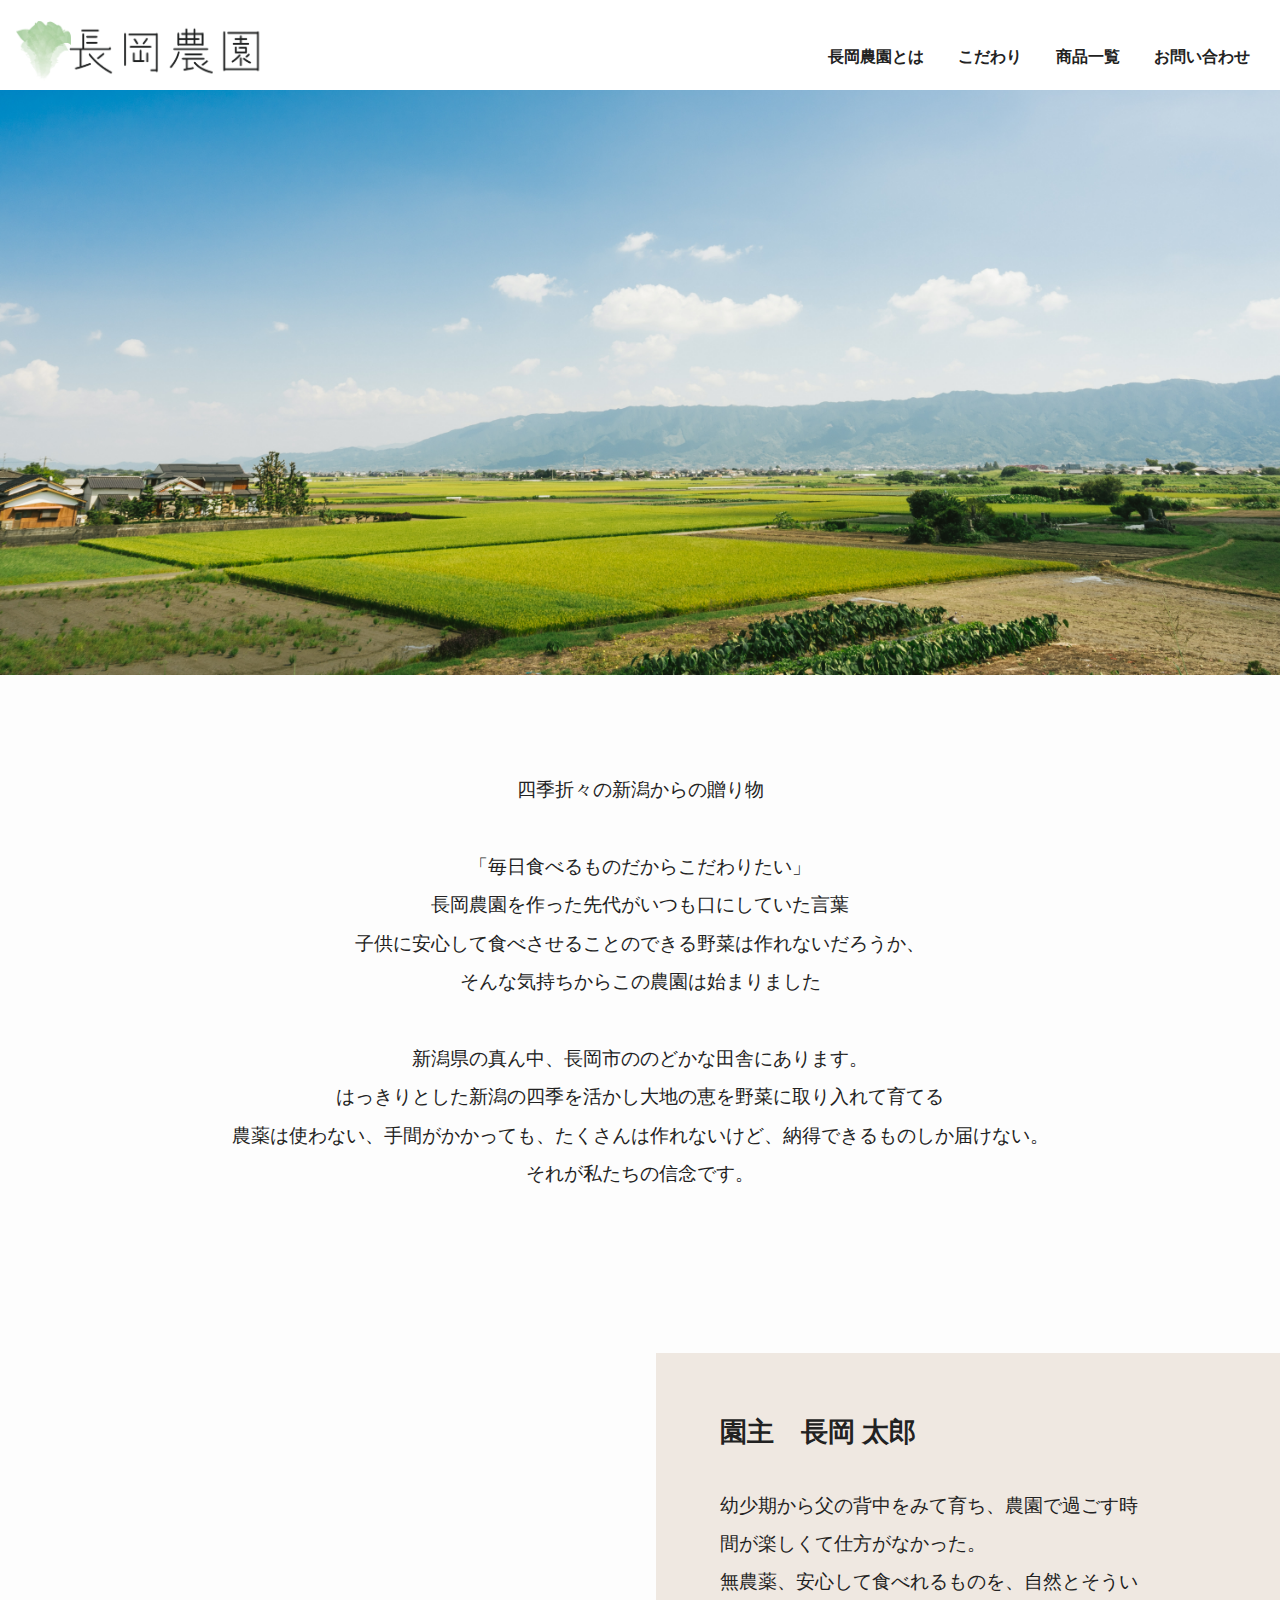
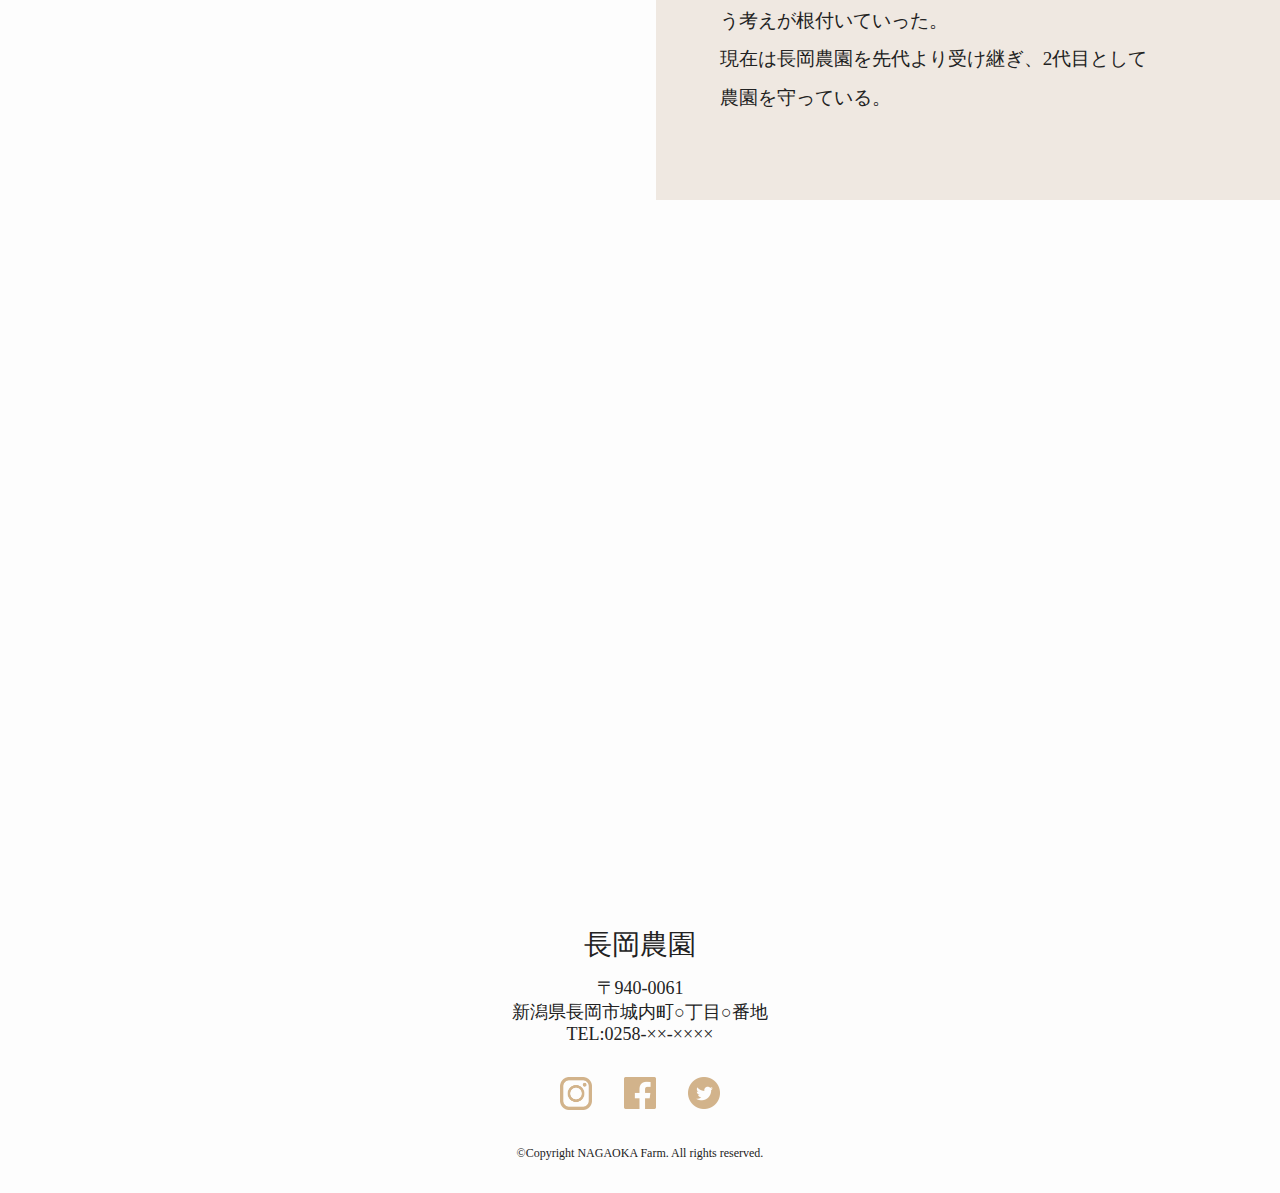
==== about.html @ 8dd305fb "first commit" ====
<!doctype html>
<html>

<head>
    <meta charset="UTF-8">
    <meta name="viewport" content="width=device-width, initial-scale=1">
    <title>長岡農園とは｜長岡農園　有機野菜・こだわり卵の販売</title>
    <link rel="stylesheet" href="css/style.css">
    <link rel="stylesheet" href="css/about.css">
    <script src="https://ajax.googleapis.com/ajax/libs/jquery/3.6.1/jquery.min.js"></script>
</head>

<body>
    <div class="wrapper">
        <header id="header">
            <div class="header_inner">
                <div class="logo">
                    <h1 class="logo_inner"><a href="index.html"><img src="images/logo.png" alt="長岡農園" width="250"
                                height="60"></a></h1>
                </div>
                <nav class="nav">
                    <ul class="nav_list">
                        <li class="nav_item"><a href="about.html">長岡農園とは</a></li>
                        <li class="nav_item"><a href="concept.html">こだわり</a></li>
                        <li class="nav_item"><a href="products.html">商品一覧</a></li>
                        <li class="nav_item"><a href="contact.html">お問い合わせ</a></li>
                    </ul>
                </nav>
            </div>
            <div class="hamburger" id="js-hamburger">
                <span class="hamburger_border hamburger_border_top"></span>
                <span class="hamburger_border hamburger_border_center"></span>
                <span class="hamburger_border hamburger_border_bottom"></span>
            </div>
            <div class="black_bg" id="js-black-bg"></div>
        </header>
        <main>
            <section id="about-top" class="zoom"><img src="images/about-top.jpg" alt=""></section>
            <section id="about-text">
                <p class="a-text1">四季折々の新潟からの贈り物</p>
                <p class="a-text2">「毎日食べるものだからこだわりたい」<br>
                    長岡農園を作った先代がいつも口にしていた言葉<br>
                    子供に安心して食べさせることのできる野菜は作れないだろうか、<br>
                    そんな気持ちからこの農園は始まりました</p>
                <p class="a-text3">新潟県の真ん中、長岡市ののどかな田舎にあります。<br>
                    はっきりとした新潟の四季を活かし大地の恵を野菜に取り入れて育てる<br>
                    農薬は使わない、手間がかかっても、たくさんは作れないけど、納得できるものしか届けない。<br>
                    それが私たちの信念です。
                </p>
            </section>
            <section id="introduction">
                <div class="img-wrap owner-img"><img src="images/owner.jpg" alt=""></div>
                <div class="owner-text">
                    <p class="o-text1"><b>園主　長岡 太郎</b></p>
                    <p class="o-text2">幼少期から父の背中をみて育ち、農園で過ごす時間が楽しくて仕方がなかった。
                        <br>無農薬、安心して食べれるものを、自然とそういう考えが根付いていった。
                        <br>現在は長岡農園を先代より受け継ぎ、2代目として農園を守っている。
                    </p>
                </div>
            </section>
        </main>
        <footer id="footer">
            <div class="google-maps">
                <iframe
                    src="https://www.google.com/maps/embed?pb=!1m18!1m12!1m3!1d1583.7877966996612!2d138.85126705814525!3d37.447129594955136!2m3!1f0!2f0!3f0!3m2!1i1024!2i768!4f50!3m3!1m2!1s0x5ff5a8525d4d461f%3A0xf9e70a8d1d9268b6!2z6ZW35bKh6aeF!5e0!3m2!1sja!2sjp!4v1668582790616!5m2!1sja!2sjp"
                    width="1920" height="300" style="border:0;" allowfullscreen="" loading="lazy"
                    referrerpolicy="no-referrer-when-downgrade"></iframe>
            </div>
            <div class="address">
                <div class="footer_logo">長岡農園</div>
                <div class="footer_address">〒940-0061<br>
                    新潟県長岡市城内町○丁目○番地<br>
                    TEL:0258-××-××××</div>
            </div>
            <div class="sns">
                <div class="icon1"><a href="https://www.instagram.com" target="_blank"><img
                            src="images/instagram-icon.png" alt="instagram" width="32"></a></div>
                <div class="icon2"><a href="https://ja-jp.facebook.com" target="_blank"><img
                            src="images/facebook-icon.png" alt="facebook" width="32"></a></div>
                <div class="icon3"><a href="https://twitter.com" target="_blank"><img src="images/twitter-icon.png"
                            alt="twitter" width="32"></a></div>
            </div>
            <p class="cr">&copy;Copyright NAGAOKA Farm. All rights reserved.</p>
        </footer>
        <div class="button"><a href="https://thebase.in" target="_blank" class="btn"><img src="images/buy-btn-v.png"
                    class="buy_btn_v"></a>
        </div>
        <script src="js/script.js"></script>
    </div>
</body>

</html>
---- css/style.css ----
@charset "utf-8";

/*====共通のcss====*/
html {
    color: rgb(34, 34, 34);
    font-family: 游明朝, "Yu Mincho", 游明朝体, YuMincho, "ヒラギノ明朝 Pro W3", "Hiragino Mincho Pro", HiraMinProN-W3, "Roboto Slab", Garamond, "Times New Roman", HGS明朝E, "ＭＳ Ｐ明朝", "MS PMincho", serif;
}

html * {
    box-sizing: border-box;
}

body {
    margin: 0;
    background-color: rgb(253, 253, 253);
}

.wrapper {
    margin: 0 auto;
    max-width: auto;
}

a:link {
    color: rgb(34, 34, 34);
}

a:visited {
    color: rgb(34, 34, 34);
}

a:hover {
    opacity: 0.6;    
}

a:active {
    color: rgb(34, 34, 34);
}

a {
    text-decoration: none;
}

img {
    max-width: 100%;
    height: auto;
}
/*====共通のcssここまで====*/

/*====ヘッダー====*/
body {
    padding-top: 90px;
    /*ヘッダーの後ろに要素が隠れないようにするため*/
}

#header {
    position: fixed;
    left: 0;
    top: 0;
    width: 100%;
    height: 90px;
    background: rgb(255, 255, 255);
    z-index: 2;
}

.header_inner {
    position: relative;
    padding: 15px;
}

.logo {
    position: absolute;
    top: 0;
    left: 0;
    padding: 0px 15px;
}

.logo_inner {
    font-size: 2rem;
    font-weight: 600;
}

@media (min-width: 768px) {   
    .logo {
        padding: 0px 16px;
    }

    .nav_list {
        text-align: right;
        padding: 16px 0 2px 0;
    }

    .nav_list li {
        display: inline-block;
        text-align: right;
        padding: 0 15px;        
        font-size: 16px;
    }

    .nav_list li a {        
        font-weight: 600;
    }
}

/*スマホはハンバーガーメニュー*/
@media (max-width: 767px) {
    .nav {
        position: fixed;
        right: -320px;
        /*右から出てくる*/
        top: 0;
        width: 300px;        
        height: 100vh;
        padding-top: 90px;
        background-color: rgb(253, 253, 253);
        transition: all .6s;
        z-index: 200;
        overflow-y: auto;
        /*メニューが多くなったらスクロールできるように*/
    }

    .hamburger {
        position: absolute;
        right: 15px;
        top: 25px;        
        width: 40px;        
        height: 40px;       
        cursor: pointer;
        z-index: 300;
    }

    .nav_list {
        margin: 0;
        padding: 0;
        list-style: none;
    }

    .nav_item {
        text-align: center;
        padding: 0 14px;
    }

    .nav_item a {
        display: block;
        padding: 8px 0;
        border-bottom: 1px solid #eee;
        text-decoration: none;        
    }

    .nav_item a:active {
        background-color: #eee;
    }

    .hamburger_border {
        position: absolute;
        left: 11px;
        width: 18px;
        height: 2px;
        background-color: #333;
        transition: all .6s;
    }

    .hamburger_border_top {
        top: 14px;
    }

    .hamburger_border_center {
        top: 20px;
    }

    .hamburger_border_bottom {
        top: 26px;
    }

    .black_bg {
        position: fixed;
        left: 0;
        top: 0;
        width: 100vw;
        height: 100vh;
        z-index: 100;
        background-color: #333;
        opacity: 0;
        visibility: hidden;
        transition: all .6s;
        cursor: pointer;
    }

    /* 表示された時用のCSS */
    .nav-open .nav {
        right: 0;
    }

    .nav-open .black_bg {
        opacity: .8;
        visibility: visible;
    }

    .nav-open .hamburger_border_top {
        transform: rotate(45deg);
        top: 20px;
    }

    .nav-open .hamburger_border_center {
        width: 0;
        left: 50%;
    }

    .nav-open .hamburger_border_bottom {
        transform: rotate(-45deg);
        top: 20px;
    }
}
/*====ヘッダーここまで====*/

/*====フッター====*/
/*googlemap横幅ぴったりに*/
.google-maps {
    position: relative;
    padding-bottom: 40%;    
    height: 0;
    overflow: hidden;
}

.google-maps iframe {
    position: absolute;
    top: 0;
    left: 0;
    width: 100% !important;
    height: 100% !important;
}
/*googlemap横幅ぴったりにここまで*/

#footer {    
    padding: 0px 0px 20px 0px;
    font-size: 12px;
}

.address {
    text-align: center;
}

.footer_logo {
    font-size: 28px;
    margin: 28px 0 12px 0;    
}

.footer_address {
    font-size: 18px;
}

.sns {
    display: flex;
    align-items: center;
    justify-content: center;
    margin: 32px 0;    
}

.icon1 {
    margin-right: 32px;
}

.icon2 {
    margin-right: 32px;
}

.cr {
    text-align: center;
}
/*====フッターここまで====*/


/*====index.html====*/

/*====キービジュアルのスライダー====*/
/*画像の表示エリア*/
#slide {
    position: relative;
    overflow: hidden;    
    width: auto;
    height: calc(100vh - 90px);
    margin: auto;    
}

/*画像の設定*/
#slide img {
    display: block;
    position: absolute;    
    width: inherit;
    height: inherit;
    opacity: 0;
    animation: slideAnime 7.5s ease infinite;
}

.slidemain {
    min-width: 100%;
    min-height: 100%;
    object-fit: cover;
}

/*スライドのアニメーションを段差で開始する*/
#slide img:nth-of-type(1) {
    animation-delay: 0s
}

#slide img:nth-of-type(2) {
    animation-delay: 2.5s
}

#slide img:nth-of-type(3) {
    animation-delay: 5s
}

/*スライドのアニメーション*/
@keyframes slideAnime {
    0% {
        opacity: 0
    }

    16% {
        opacity: 1
    }

    33% {
        opacity: 1
    }

    49% {
        opacity: 0
    }

    100% {
        opacity: 0
    }
}
/*====キービジュアルのスライダーここまで====*/

/*====画像が画面内に入ると、アニメーション開始====*/
/* 1 枚目と 2 枚目の共通 */
.img-wrap {
    opacity: 0;
}

.img-animation {    
    animation: img-opacity 1.5s cubic-bezier(.4, 0, .2, 1) forwards;
    overflow: hidden;
    position: relative;
}

.img-animation:before {
    animation: 1.5s cubic-bezier(.4, 0, .2, 1) forwards;
    background: rgb(253, 253, 253);
    bottom: 0;
    content: '';
    left: 0;
    pointer-events: none;
    position: absolute;
    right: 0;
    top: 0;
    z-index: 1;
}

@keyframes img-opacity {
    100% {
        opacity: 1;
    }
}

/* 1 枚目の画像 */
/* 右から左へアニメーション */
.img-animation.top:before {
    animation-name: img-animation-right-to-left;
}

@keyframes img-animation-right-to-left {
    100% {
        transform: translateX(-100%);
    }
}

/* 2 枚目の画像 */
/* 左から右へアニメーション */
.img-animation.bottom:before {
    animation-name: img-animation-left-to-right;
}

@keyframes img-animation-left-to-right {
    100% {
        transform: translateX(100%);
    }
}
/*====画像が画面内に入ると、アニメーション開始ここまで====*/


/*====右下の購入ボタン====*/
.button {
    position: fixed;
    right: 0;
    bottom: 50px;    
    transition: .3s;
    opacity: 0;
    /*デフォルトで非表示にする*/    
    visibility: hidden;
}

/*このクラスが付与されると表示する*/
.active {
    opacity: 1;
    visibility: visible;
}

.btn{
    opacity: 0.87;
}

.btn:hover {
    opacity: 1;
}

/*フッターの手前でとめる*/
.absolute {
    position: absolute;
    top: -70px;
    bottom: auto;
}

.buy_btn_v {
    width: 62px;
}

@media (max-width: 767px) {
    .buy_btn_v {
        width: 48px;
    }
}
/*====右下の購入ボタンここまで====*/


/*====レイアウト====*/
/*section id="about"のレイアウト*/
#about {
    display: flex;
    flex-direction: row-reverse;
    margin: 7% 0 10% 0;    
}

.img-wrap.top {    
    line-height: 0;
    width: 50%;       
}

.about_text {    
    margin: 5% 3% -5% 0;   
    padding: 2% 5% 5% 10%;
    width: 50%;
    background-color: #ebddf1;    
}

@media (max-width: 767px) {
    #about {
        display: block;
        margin: 12% 0 12% 0;
    }

    .img-wrap.top {
        margin: 0 0 0 7%;
        width: auto;
    }

    .about_text {
        margin: 7% 7% 0 0;   
        padding: 2% 7% 5% 10%;        
        width: auto;        
    }
}

/*section id="concept"のレイアウト*/
#concept {
    display: flex;    
    margin-bottom: 12%;
}

.img-wrap.bottom {    
    line-height: 0;
    width: 50%;
}

.concept_text {    
    margin: 5% 0 -5% 3%;   
    padding: 2% 10% 5% 5%;
    width: 50%;
    background-color: #dff5d7;    
}

@media (max-width: 767px) {
    #concept {
        display: block;
        margin-bottom: 20%;
    }

    .img-wrap.bottom {
        margin: 0 7% 0 0;
        width: auto;
    }

    .concept_text {
        margin: 7% 0 0 7%;   
        padding: 2% 11% 5% 8%;        
        width: auto; 
    }
}

/*section id="pickup"のレイアウト*/
#pickup {
    background-color: #efe8e1;
    margin: 0 72px 150px 72px;    
}

.recommend {
    margin: 0;    
    padding: 55px 0 45px;  
    font-size: 32px;       
    text-align: center;
}

.products {
    display: flex;
}

.products-a {
    display: flex;
}

.products-b {
    display: flex;
}

.products1 {
    margin-left: 40px;
    margin-right: 10px;
}

.products2 {
    margin-left: 10px;
    margin-right: 10px;
}

.products3 {
    margin-left: 10px;
    margin-right: 10px;
}

.products4 {
    margin-left: 10px;
    margin-right: 40px;
}

.big {
    font-size: 30px;
}

.small {
    line-height: 3;
}

.allproducts-btn {
    text-align: center;
    margin: 0;    
    padding: 30px 0 45px 0;
}

@media (max-width: 767px) {
    #pickup {
        margin: 0 52px 100px 52px;        
    }
    
    .products {
        display: block;
    }

    .products-b {
        margin-top: 20px;
    }  

    .products1 {
        margin-left: 20px;
        min-width: 0px;
    }

    .products2 {
        margin-right: 20px;
        min-width: 0px;
    }

    .products3 {
        margin-left: 20px;
        min-width: 0px;
    }

    .products4 {
        margin-right: 20px;
        min-width: 0px;
    }  
}
/*====レイアウトここまで====*/

/*====index.htmlここまで====*/
---- css/about.css ----
@charset "utf-8";

/*====about.html====*/
/*キービジュアル*/
#about-top {
    line-height: 0;
    width: 100%;
    height: 65vh;
    overflow: hidden
}

.zoom img {
    width: 100%;
    height: 65vh;
    object-fit: cover;
    object-position: bottom;
    animation: animationZoom1 8s ease-in-out forwards;
}

@keyframes animationZoom1 {
    0% {
        transform: scale(1.4)
    }

    100% {
        transform: scale(1)
    }
}

@media (max-width: 767px) {
    #about-top {
        height: 40vh;
    }

    .zoom img {
        height: 40vh;
    }
}

/*section id="about-text"のレイアウト*/
#about-text {
    text-align: center;
    font-size: 1.2em;
    margin: 5em 72px;
}

#about-text p {
    line-height: 2.0;
}

.a-text1 {
    margin-bottom: 2em;
}

.a-text2 {
    margin-bottom: 2em;
}

@media (max-width: 767px) {
    #about-text {
        font-size: 1em;
        margin: 5em 52px;
    }
}

/*section id="introduction"のレイアウト*/
#introduction {
    display: flex;
    margin-bottom: 250px;
}

.owner-img {
    width: 50%;
    line-height: 0;
}

.owner-text {
    background-color: #efe8e1;
    width: 50%;
    margin: 5% 0 -5% 3%;
    padding: 2% 10% 5% 5%;
    font-size: 1.2em;
}

.owner-text p {
    line-height: 2;
}

.o-text1 {
    font-size: 1.4em;
}

.img-animation.owner-img:before {
    animation-name: img-animation-left-to-right;
}

@keyframes img-animation-left-to-right {
    100% {
        transform: translateX(100%);
    }
}

@media (max-width: 767px) {
    #introduction {
        display: block;
        margin-bottom: 100px;
    }

    .owner-img {
        margin: 0 7% 0 0;
        width: auto;
    }

    .owner-text {
        margin: 7% 0 0 7%;
        padding: 2% 11% 5% 8%;
        width: auto;
        font-size: 1em;
    }

    .o-text1 {
        font-size: 1.2em;
    }
}
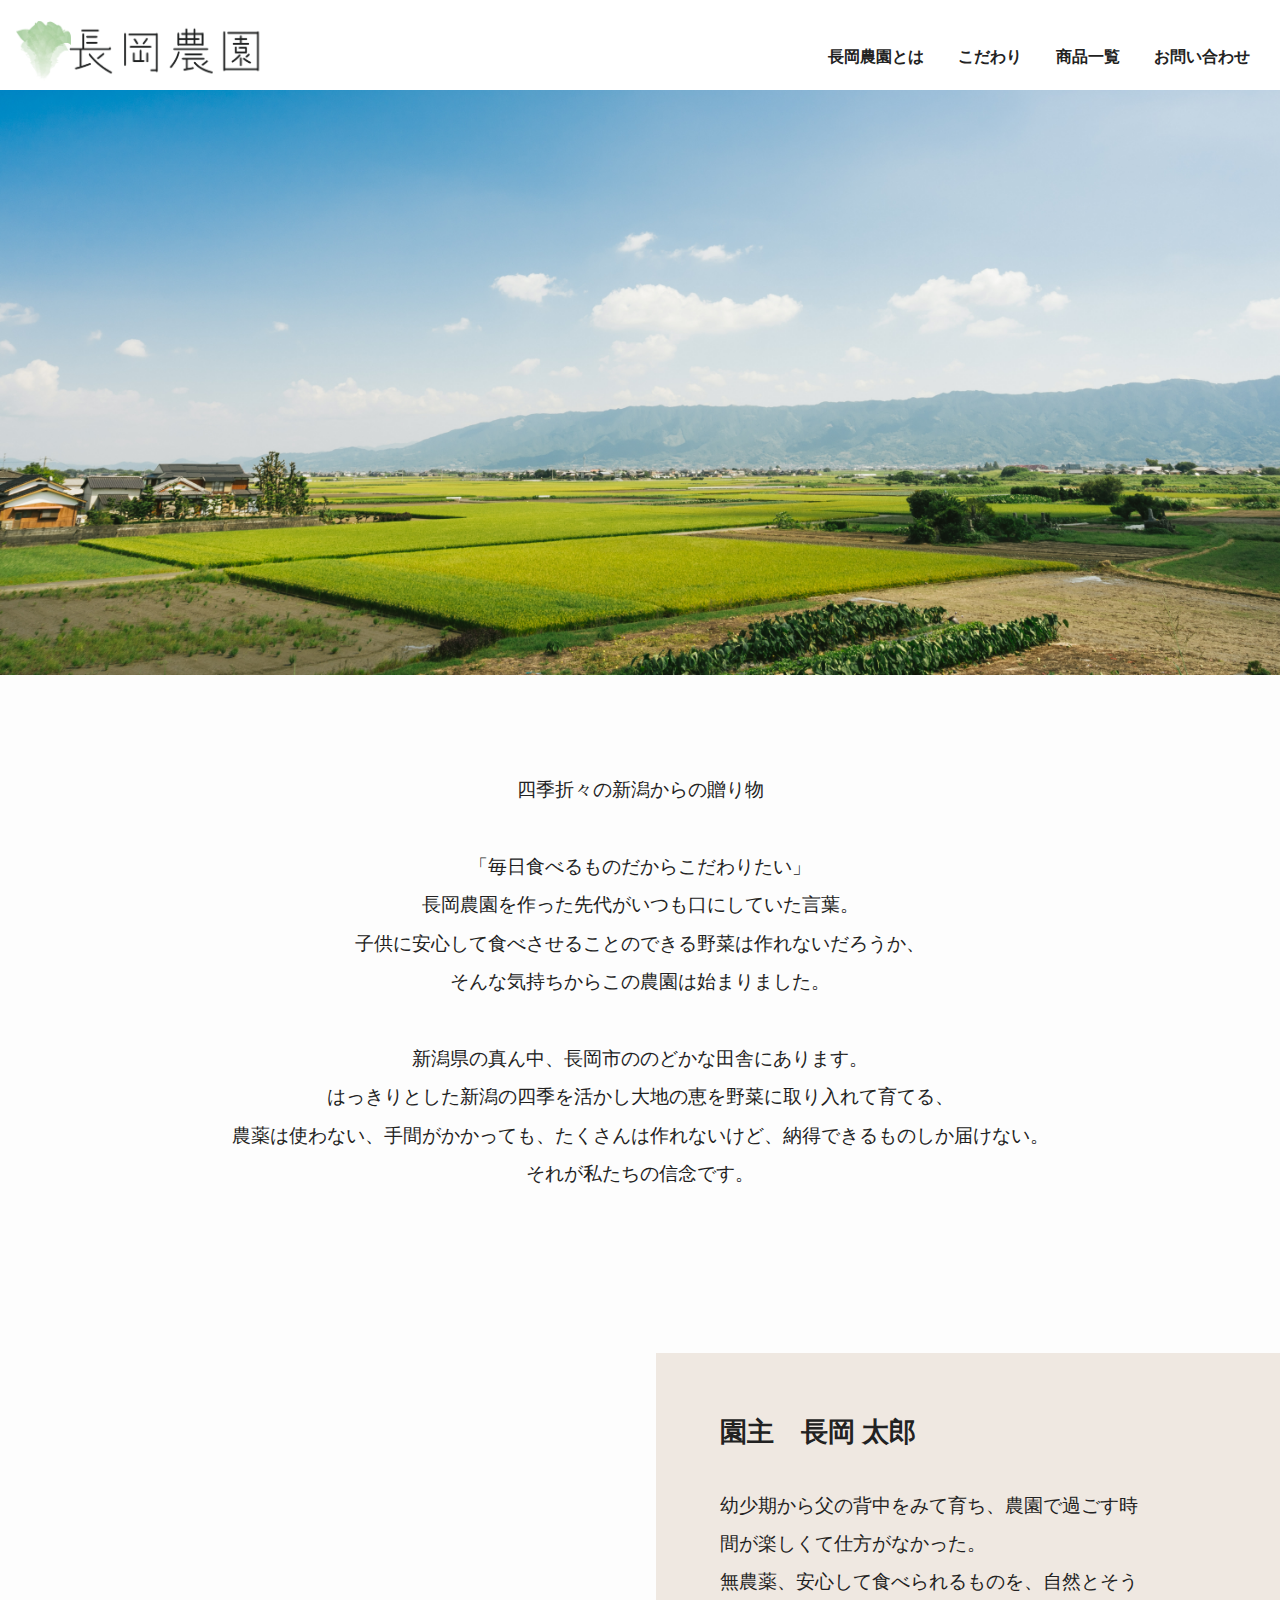
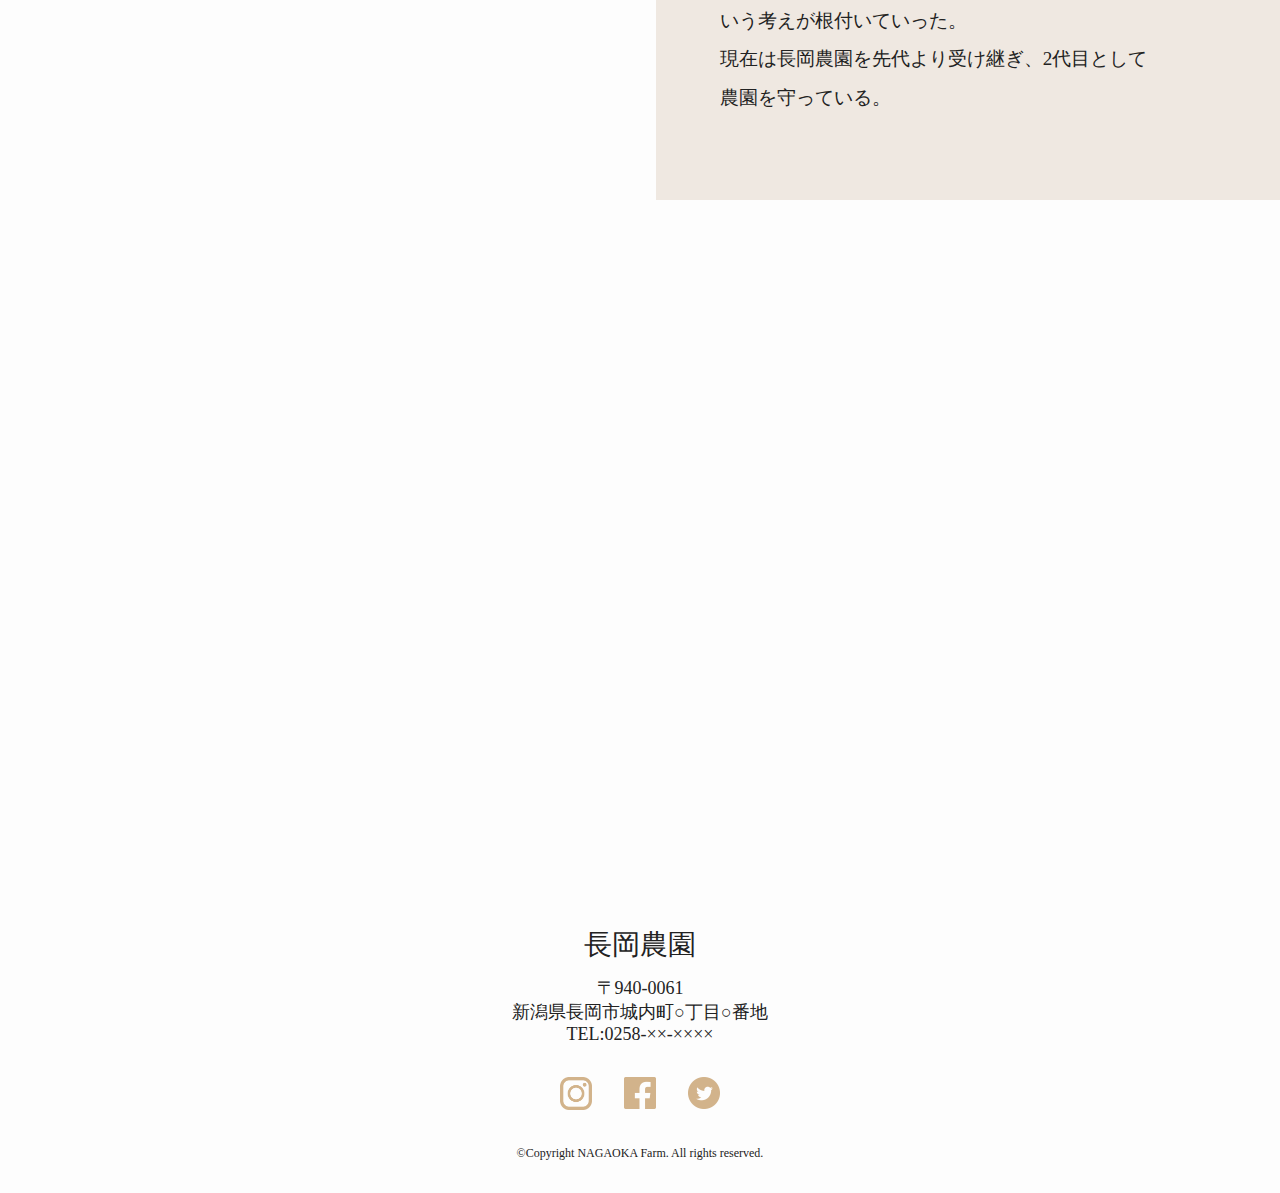
==== commit a955dbd0: "コード修正&誤字脱字修正" ====
--- a/about.html
+++ b/about.html
@@ -39,11 +39,11 @@
             <section id="about-text">
                 <p class="a-text1">四季折々の新潟からの贈り物</p>
                 <p class="a-text2">「毎日食べるものだからこだわりたい」<br>
-                    長岡農園を作った先代がいつも口にしていた言葉<br>
+                    長岡農園を作った先代がいつも口にしていた言葉。<br>
                     子供に安心して食べさせることのできる野菜は作れないだろうか、<br>
-                    そんな気持ちからこの農園は始まりました</p>
+                    そんな気持ちからこの農園は始まりました。</p>
                 <p class="a-text3">新潟県の真ん中、長岡市ののどかな田舎にあります。<br>
-                    はっきりとした新潟の四季を活かし大地の恵を野菜に取り入れて育てる<br>
+                    はっきりとした新潟の四季を活かし大地の恵を野菜に取り入れて育てる、<br>
                     農薬は使わない、手間がかかっても、たくさんは作れないけど、納得できるものしか届けない。<br>
                     それが私たちの信念です。
                 </p>
@@ -53,7 +53,7 @@
                 <div class="owner-text">
                     <p class="o-text1"><b>園主　長岡 太郎</b></p>
                     <p class="o-text2">幼少期から父の背中をみて育ち、農園で過ごす時間が楽しくて仕方がなかった。
-                        <br>無農薬、安心して食べれるものを、自然とそういう考えが根付いていった。
+                        <br>無農薬、安心して食べられるものを、自然とそういう考えが根付いていった。
                         <br>現在は長岡農園を先代より受け継ぎ、2代目として農園を守っている。
                     </p>
                 </div>
